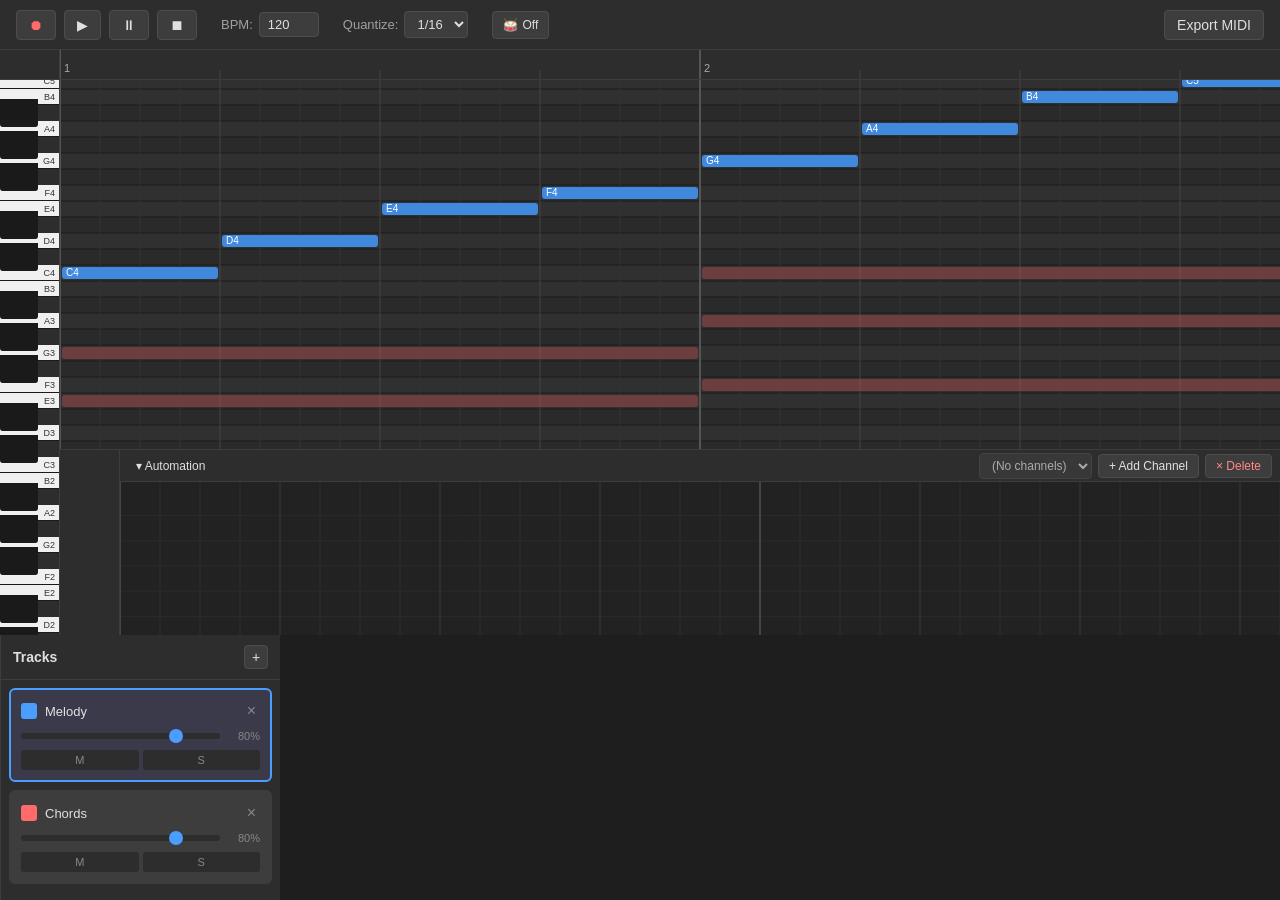
==== index.html @ 2d3d4779 ".4280811238202154:c0600ba6742cdb9975ffe83912f59264_6a22e77b0cb52c9d9c7a0d2f.6a22e7800cb52c9d9c7a0d31" ====
<!DOCTYPE html>
<html lang="en">
<head>
    <meta charset="UTF-8">
    <meta name="viewport" content="width=device-width, initial-scale=1.0">
    <title>MIDI Piano Roll Editor</title>
    <link rel="stylesheet" href="styles.css">
</head>
<body>
    <div class="app-container">
        <div class="toolbar">
            <div class="toolbar-left">
                <button id="recordBtn" class="toolbar-btn record-btn" title="Record (R)">⏺</button>
                <button id="playBtn" class="toolbar-btn" title="Play (Space)">▶</button>
                <button id="pauseBtn" class="toolbar-btn" title="Pause">⏸</button>
                <button id="stopBtn" class="toolbar-btn" title="Stop">⏹</button>
                <div class="bpm-control">
                    <label for="bpmInput">BPM:</label>
                    <input type="number" id="bpmInput" min="40" max="300" value="120">
                </div>
                <div class="quantize-control">
                    <label for="quantizeSelect">Quantize:</label>
                    <select id="quantizeSelect" class="quantize-select">
                        <option value="0">Off</option>
                        <option value="4">1/4</option>
                        <option value="2">1/8</option>
                        <option value="1" selected>1/16</option>
                    </select>
                </div>
                <div class="metronome-control">
                    <button id="metronomeBtn" class="toolbar-btn metronome-btn" title="Metronome">
                        <span class="metronome-icon">🥁</span>
                        <span class="metronome-state">Off</span>
                    </button>
                </div>
            </div>
            <div class="toolbar-right">
                <button id="exportMidiBtn" class="toolbar-btn">Export MIDI</button>
            </div>
        </div>

        <div class="main-content">
            <div class="piano-roll-container">
                <div class="top-spacer"></div>
                <div class="piano-keyboard" id="pianoKeyboard"></div>
                <div class="ruler-container" id="rulerContainer">
                    <canvas id="rulerCanvas"></canvas>
                </div>
                <div class="grid-area">
                    <div class="grid-container" id="gridContainer">
                        <canvas id="gridCanvas"></canvas>
                    </div>
                    <div class="automation-container" id="automationContainer">
                        <div class="automation-spacer"></div>
                        <div class="automation-panel">
                            <div class="automation-toolbar">
                                <button id="toggleAutomationBtn" class="automation-toggle-btn" title="Toggle Automation Panel"><span class="btn-arrow">▾</span> Automation</button>
                                <div class="automation-controls">
                                    <select id="channelSelect" class="channel-select"></select>
                                    <button id="addChannelBtn" class="automation-btn">+ Add Channel</button>
                                    <button id="deleteChannelBtn" class="automation-btn danger">× Delete</button>
                                </div>
                            </div>
                            <div class="automation-canvas-container" id="automationCanvasContainer">
                                <canvas id="automationCanvas"></canvas>
                            </div>
                        </div>
                    </div>
                </div>
            </div>
        </div>

        <div class="track-panel">
            <div class="track-header">
                <span>Tracks</span>
                <button id="addTrackBtn" class="track-btn">+</button>
            </div>
            <div id="trackList" class="track-list"></div>
        </div>
    </div>

    <div id="contextMenu" class="context-menu">
        <div class="menu-item" data-action="velocity">Set Velocity...</div>
        <div class="menu-item" data-action="copy">Copy</div>
        <div class="menu-item" data-action="paste">Paste</div>
        <div class="menu-item" data-action="delete">Delete</div>
    </div>

    <div id="interpolationMenu" class="context-menu">
        <div class="menu-item" data-interpolation="linear">Linear</div>
        <div class="menu-item" data-interpolation="step">Step</div>
        <div class="menu-item" data-interpolation="sCurve">S-Curve</div>
    </div>

    <div id="addChannelDialog" class="dialog">
        <div class="dialog-content">
            <h3>Add Automation Channel</h3>
            <select id="newChannelType" class="channel-type-select">
                <option value="volume">Volume</option>
                <option value="pan">Pan</option>
                <option value="pitchBend">Pitch Bend</option>
                <option value="modulation">Modulation</option>
            </select>
            <div class="dialog-buttons">
                <button id="addChannelOk">OK</button>
                <button id="addChannelCancel">Cancel</button>
            </div>
        </div>
    </div>

    <div id="velocityDialog" class="dialog">
        <div class="dialog-content">
            <h3>Set Velocity</h3>
            <input type="range" id="velocitySlider" min="1" max="127" value="100">
            <span id="velocityValue">100</span>
            <div class="dialog-buttons">
                <button id="velocityOk">OK</button>
                <button id="velocityCancel">Cancel</button>
            </div>
        </div>
    </div>

    <script src="app.js"></script>
</body>
</html>
---- styles.css ----
* {
    margin: 0;
    padding: 0;
    box-sizing: border-box;
}

body {
    font-family: -apple-system, BlinkMacSystemFont, 'Segoe UI', Roboto, sans-serif;
    background-color: #1e1e1e;
    color: #e0e0e0;
    height: 100vh;
    overflow: hidden;
}

.app-container {
    display: flex;
    flex-direction: column;
    height: 100vh;
}

.toolbar {
    display: flex;
    justify-content: space-between;
    align-items: center;
    padding: 8px 16px;
    background-color: #2d2d2d;
    border-bottom: 1px solid #3d3d3d;
    height: 50px;
}

.toolbar-left, .toolbar-right {
    display: flex;
    align-items: center;
    gap: 8px;
}

.toolbar-btn {
    background-color: #3d3d3d;
    color: #e0e0e0;
    border: 1px solid #4d4d4d;
    padding: 6px 12px;
    border-radius: 4px;
    cursor: pointer;
    font-size: 14px;
    transition: background-color 0.2s;
}

.toolbar-btn:hover {
    background-color: #4d4d4d;
}

.toolbar-btn:active {
    background-color: #5d5d5d;
}

.bpm-control {
    display: flex;
    align-items: center;
    gap: 6px;
    margin-left: 16px;
}

.bpm-control label {
    font-size: 13px;
    color: #a0a0a0;
}

.bpm-control input {
    width: 60px;
    padding: 4px 8px;
    background-color: #3d3d3d;
    border: 1px solid #4d4d4d;
    border-radius: 4px;
    color: #e0e0e0;
    font-size: 13px;
}

.quantize-control {
    display: flex;
    align-items: center;
    gap: 6px;
    margin-left: 16px;
}

.quantize-control label {
    font-size: 13px;
    color: #a0a0a0;
}

.quantize-select {
    background-color: #3d3d3d;
    color: #e0e0e0;
    border: 1px solid #4d4d4d;
    padding: 4px 8px;
    border-radius: 4px;
    font-size: 13px;
    cursor: pointer;
}

.quantize-select:focus {
    outline: none;
    border-color: #4a9eff;
}

.metronome-control {
    margin-left: 16px;
}

.metronome-btn {
    display: flex;
    align-items: center;
    gap: 4px;
    padding: 6px 10px;
}

.metronome-btn.active {
    background-color: #4a9eff;
    border-color: #4a9eff;
}

.metronome-icon {
    font-size: 12px;
}

.metronome-state {
    font-size: 12px;
}

.record-btn {
    color: #ff6b6b;
}

.record-btn.active {
    background-color: #ff4444;
    color: #fff;
    border-color: #ff4444;
    animation: recordPulse 1s infinite;
}

@keyframes recordPulse {
    0%, 100% {
        box-shadow: 0 0 0 0 rgba(255, 68, 68, 0.7);
    }
    50% {
        box-shadow: 0 0 0 6px rgba(255, 68, 68, 0);
    }
}

.main-content {
    flex: 1;
    display: flex;
    overflow: hidden;
}

.piano-roll-container {
    flex: 1;
    display: grid;
    grid-template-columns: 60px 1fr;
    grid-template-rows: 30px 1fr;
    grid-template-areas:
        "spacer ruler"
        "keyboard grid";
    overflow: hidden;
}

.grid-area {
    grid-area: grid;
    display: flex;
    flex-direction: column;
    overflow: hidden;
    position: relative;
}

.top-spacer {
    grid-area: spacer;
    background-color: #2d2d2d;
    border-right: 1px solid #3d3d3d;
    border-bottom: 1px solid #3d3d3d;
}

.piano-keyboard {
    grid-area: keyboard;
    background-color: #2d2d2d;
    border-right: 1px solid #3d3d3d;
    overflow: hidden;
    position: relative;
}

.piano-key {
    position: absolute;
    left: 0;
    right: 0;
    border-bottom: 1px solid #1a1a1a;
    cursor: pointer;
    display: flex;
    align-items: center;
    justify-content: flex-end;
    padding-right: 4px;
    font-size: 9px;
    transition: background-color 0.1s;
}

.piano-key.white {
    background-color: #f0f0f0;
    color: #333;
    z-index: 1;
}

.piano-key.black {
    background-color: #1a1a1a;
    color: #888;
    width: 65%;
    z-index: 2;
    border-radius: 0 0 3px 3px;
}

.piano-key.white:hover {
    background-color: #e0e0e0;
}

.piano-key.black:hover {
    background-color: #2a2a2a;
}

.piano-key.white.active {
    background-color: #4a9eff;
}

.piano-key.black.active {
    background-color: #2a7edf;
}

.piano-key.white.recording-active {
    background-color: #ff6b6b !important;
    color: #fff;
}

.piano-key.black.recording-active {
    background-color: #cc4444 !important;
}

.ruler-container {
    grid-area: ruler;
    background-color: #2d2d2d;
    border-bottom: 1px solid #3d3d3d;
    overflow: hidden;
    position: relative;
}

#rulerCanvas {
    display: block;
    cursor: pointer;
}

.grid-container {
    flex: 2;
    overflow: auto;
    background-color: #252525;
    position: relative;
}

#gridCanvas {
    display: block;
    cursor: crosshair;
}

.automation-container {
    flex: 1;
    display: flex;
    flex-direction: row;
    min-height: 0;
    border-top: 1px solid #3d3d3d;
    background-color: #252525;
    overflow: hidden;
}

.automation-container.collapsed {
    flex: 0 0 32px;
}

.automation-spacer {
    width: 60px;
    background-color: #2d2d2d;
    border-right: 1px solid #3d3d3d;
    flex-shrink: 0;
}

.automation-panel {
    flex: 1;
    display: flex;
    flex-direction: column;
    min-width: 0;
    overflow: hidden;
}

.automation-toolbar {
    display: flex;
    align-items: center;
    justify-content: space-between;
    padding: 4px 8px;
    background-color: #2d2d2d;
    border-bottom: 1px solid #3d3d3d;
    height: 32px;
    flex-shrink: 0;
}

.automation-toggle-btn {
    background: none;
    border: none;
    color: #e0e0e0;
    cursor: pointer;
    font-size: 12px;
    padding: 4px 8px;
    border-radius: 3px;
    transition: background-color 0.2s;
}

.automation-toggle-btn:hover {
    background-color: #3d3d3d;
}

.automation-toggle-btn.collapsed .btn-arrow {
    transform: rotate(-90deg);
    display: inline-block;
}

.automation-controls {
    display: flex;
    align-items: center;
    gap: 6px;
}

.channel-select {
    background-color: #3d3d3d;
    color: #e0e0e0;
    border: 1px solid #4d4d4d;
    padding: 4px 8px;
    border-radius: 4px;
    font-size: 12px;
    cursor: pointer;
    max-width: 200px;
}

.channel-select:focus {
    outline: none;
    border-color: #4a9eff;
}

.channel-type-select {
    width: 100%;
    background-color: #3d3d3d;
    color: #e0e0e0;
    border: 1px solid #4d4d4d;
    padding: 8px 12px;
    border-radius: 4px;
    font-size: 14px;
    cursor: pointer;
    margin: 12px 0;
}

.automation-btn {
    background-color: #3d3d3d;
    color: #e0e0e0;
    border: 1px solid #4d4d4d;
    padding: 4px 10px;
    border-radius: 4px;
    cursor: pointer;
    font-size: 12px;
    transition: background-color 0.2s;
}

.automation-btn:hover {
    background-color: #4d4d4d;
}

.automation-btn.danger {
    color: #ff8888;
}

.automation-btn.danger:hover {
    background-color: #4a3030;
}

.automation-canvas-container {
    flex: 1;
    overflow: hidden;
    position: relative;
    background-color: #222;
}

.automation-container.collapsed .automation-canvas-container {
    display: none;
}

#automationCanvas {
    display: block;
    cursor: crosshair;
}

.track-panel {
    width: 280px;
    background-color: #2d2d2d;
    border-left: 1px solid #3d3d3d;
    display: flex;
    flex-direction: column;
}

.track-header {
    display: flex;
    justify-content: space-between;
    align-items: center;
    padding: 10px 12px;
    border-bottom: 1px solid #3d3d3d;
    font-weight: 600;
    font-size: 14px;
}

.track-btn {
    background-color: #3d3d3d;
    color: #e0e0e0;
    border: 1px solid #4d4d4d;
    width: 24px;
    height: 24px;
    border-radius: 4px;
    cursor: pointer;
    font-size: 14px;
    display: flex;
    align-items: center;
    justify-content: center;
}

.track-btn:hover {
    background-color: #4d4d4d;
}

.track-list {
    flex: 1;
    overflow-y: auto;
    padding: 8px;
}

.track-item {
    display: flex;
    flex-direction: column;
    padding: 10px;
    margin-bottom: 8px;
    background-color: #3d3d3d;
    border-radius: 6px;
    border: 2px solid transparent;
    cursor: pointer;
    transition: all 0.2s;
}

.track-item:hover {
    background-color: #454545;
}

.track-item.active {
    border-color: #4a9eff;
    background-color: #3a3a4a;
}

.track-top {
    display: flex;
    align-items: center;
    gap: 8px;
    margin-bottom: 8px;
}

.track-color {
    width: 16px;
    height: 16px;
    border-radius: 3px;
    flex-shrink: 0;
}

.track-name {
    flex: 1;
    font-size: 13px;
    font-weight: 500;
    overflow: hidden;
    text-overflow: ellipsis;
    white-space: nowrap;
}

.track-delete {
    background: none;
    border: none;
    color: #888;
    cursor: pointer;
    font-size: 16px;
    padding: 2px 4px;
    border-radius: 3px;
}

.track-delete:hover {
    color: #ff6b6b;
    background-color: rgba(255, 107, 107, 0.1);
}

.track-controls {
    display: flex;
    align-items: center;
    gap: 8px;
}

.track-volume {
    flex: 1;
    height: 6px;
    -webkit-appearance: none;
    appearance: none;
    background: #2d2d2d;
    border-radius: 3px;
    outline: none;
}

.track-volume::-webkit-slider-thumb {
    -webkit-appearance: none;
    appearance: none;
    width: 14px;
    height: 14px;
    border-radius: 50%;
    background: #4a9eff;
    cursor: pointer;
}

.track-volume-label {
    font-size: 11px;
    color: #888;
    min-width: 32px;
    text-align: right;
}

.track-buttons {
    display: flex;
    gap: 4px;
    margin-top: 8px;
}

.track-mute, .track-solo {
    flex: 1;
    padding: 4px 8px;
    font-size: 11px;
    border: none;
    border-radius: 3px;
    cursor: pointer;
    background-color: #2d2d2d;
    color: #888;
    transition: all 0.2s;
}

.track-mute.active {
    background-color: #ff6b6b;
    color: white;
}

.track-solo.active {
    background-color: #ffd93d;
    color: #333;
}

.track-mute:hover, .track-solo:hover {
    background-color: #3d3d3d;
}

.context-menu {
    position: fixed;
    background-color: #3d3d3d;
    border: 1px solid #4d4d4d;
    border-radius: 6px;
    padding: 4px 0;
    min-width: 150px;
    box-shadow: 0 4px 12px rgba(0, 0, 0, 0.4);
    z-index: 1000;
    display: none;
}

.menu-item {
    padding: 8px 16px;
    font-size: 13px;
    cursor: pointer;
    transition: background-color 0.15s;
}

.menu-item:hover {
    background-color: #4a9eff;
}

.dialog {
    position: fixed;
    top: 0;
    left: 0;
    right: 0;
    bottom: 0;
    background-color: rgba(0, 0, 0, 0.5);
    display: none;
    align-items: center;
    justify-content: center;
    z-index: 2000;
}

.dialog.show {
    display: flex;
}

.dialog-content {
    background-color: #3d3d3d;
    border: 1px solid #4d4d4d;
    border-radius: 8px;
    padding: 20px;
    min-width: 300px;
}

.dialog-content h3 {
    margin-bottom: 16px;
    font-size: 16px;
}

.dialog-content input[type="range"] {
    width: 100%;
    margin: 12px 0;
}

#velocityValue {
    display: inline-block;
    width: 40px;
    text-align: center;
    font-weight: 600;
}

.dialog-buttons {
    display: flex;
    justify-content: flex-end;
    gap: 8px;
    margin-top: 16px;
}

.dialog-buttons button {
    padding: 6px 16px;
    border: none;
    border-radius: 4px;
    cursor: pointer;
    font-size: 13px;
}

#velocityOk {
    background-color: #4a9eff;
    color: white;
}

#velocityCancel {
    background-color: #5d5d5d;
    color: #e0e0e0;
}

#velocityOk:hover {
    background-color: #3a8eef;
}

#velocityCancel:hover {
    background-color: #6d6d6d;
}

::-webkit-scrollbar {
    width: 12px;
    height: 12px;
}

::-webkit-scrollbar-track {
    background: #252525;
}

::-webkit-scrollbar-thumb {
    background: #4d4d4d;
    border-radius: 6px;
}

::-webkit-scrollbar-thumb:hover {
    background: #5d5d5d;
}
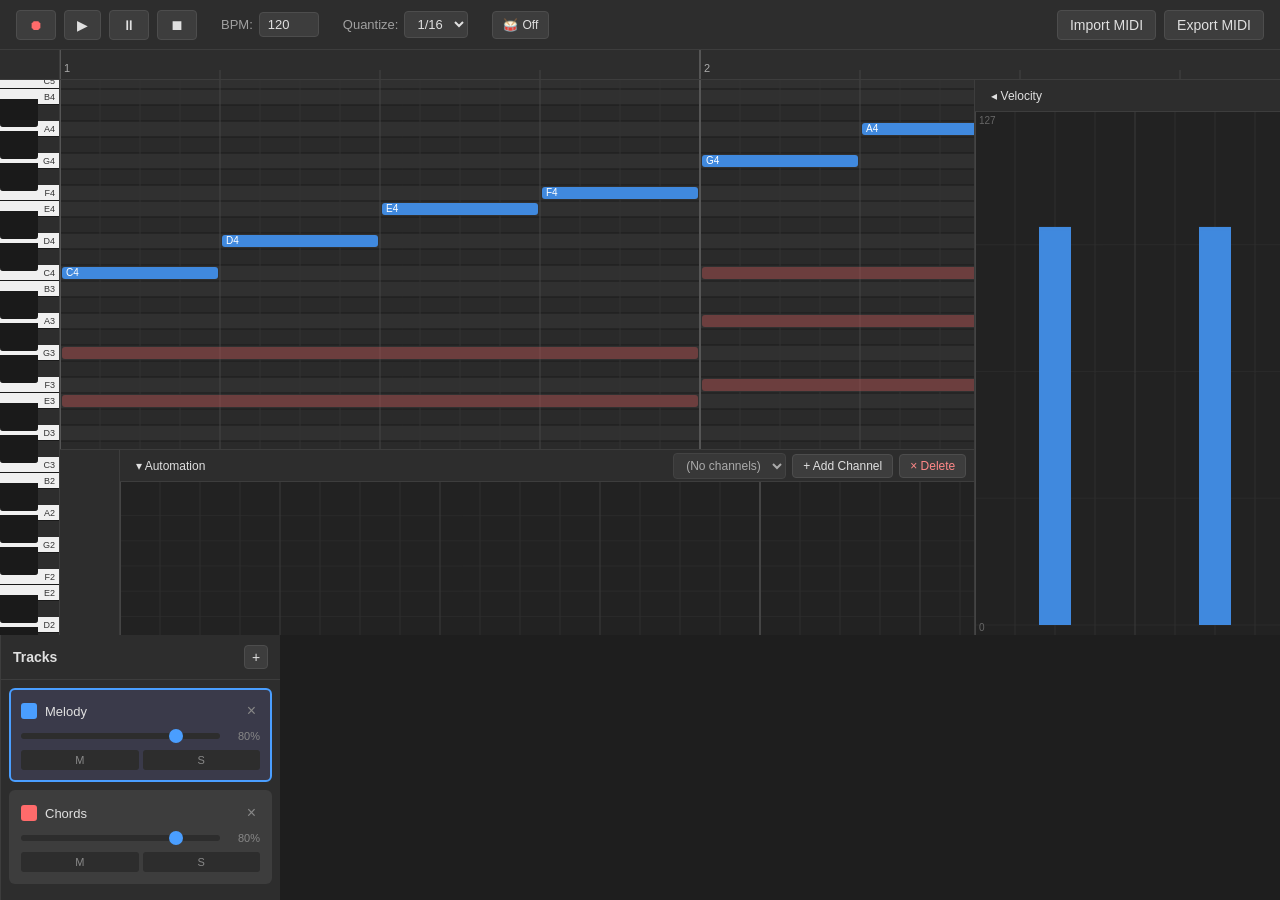
==== commit cfb639d6: ".4280811238202154:d27dd6d07513f677cfe56b010c782d3f_6a23ada97bb8564e6d3622a2.6a23adab7bb8564e6d3622a7" ====
--- a/index.html
+++ b/index.html
@@ -35,6 +35,7 @@
                 </div>
             </div>
             <div class="toolbar-right">
+                <button id="importMidiBtn" class="toolbar-btn">Import MIDI</button>
                 <button id="exportMidiBtn" class="toolbar-btn">Export MIDI</button>
             </div>
         </div>
@@ -47,23 +48,33 @@
                     <canvas id="rulerCanvas"></canvas>
                 </div>
                 <div class="grid-area">
-                    <div class="grid-container" id="gridContainer">
-                        <canvas id="gridCanvas"></canvas>
-                    </div>
-                    <div class="automation-container" id="automationContainer">
-                        <div class="automation-spacer"></div>
-                        <div class="automation-panel">
-                            <div class="automation-toolbar">
-                                <button id="toggleAutomationBtn" class="automation-toggle-btn" title="Toggle Automation Panel"><span class="btn-arrow">▾</span> Automation</button>
-                                <div class="automation-controls">
-                                    <select id="channelSelect" class="channel-select"></select>
-                                    <button id="addChannelBtn" class="automation-btn">+ Add Channel</button>
-                                    <button id="deleteChannelBtn" class="automation-btn danger">× Delete</button>
+                    <div class="grid-main-area">
+                        <div class="grid-container" id="gridContainer">
+                            <canvas id="gridCanvas"></canvas>
+                        </div>
+                        <div class="automation-container" id="automationContainer">
+                            <div class="automation-spacer"></div>
+                            <div class="automation-panel">
+                                <div class="automation-toolbar">
+                                    <button id="toggleAutomationBtn" class="automation-toggle-btn" title="Toggle Automation Panel"><span class="btn-arrow">▾</span> Automation</button>
+                                    <div class="automation-controls">
+                                        <select id="channelSelect" class="channel-select"></select>
+                                        <button id="addChannelBtn" class="automation-btn">+ Add Channel</button>
+                                        <button id="deleteChannelBtn" class="automation-btn danger">× Delete</button>
+                                    </div>
+                                </div>
+                                <div class="automation-canvas-container" id="automationCanvasContainer">
+                                    <canvas id="automationCanvas"></canvas>
                                 </div>
                             </div>
-                            <div class="automation-canvas-container" id="automationCanvasContainer">
-                                <canvas id="automationCanvas"></canvas>
-                            </div>
+                        </div>
+                    </div>
+                    <div class="velocity-panel" id="velocityPanel">
+                        <div class="velocity-toolbar">
+                            <button id="toggleVelocityBtn" class="automation-toggle-btn" title="Toggle Velocity Panel"><span class="btn-arrow">◂</span> Velocity</button>
+                        </div>
+                        <div class="velocity-canvas-container" id="velocityCanvasContainer">
+                            <canvas id="velocityCanvas"></canvas>
                         </div>
                     </div>
                 </div>
@@ -120,6 +131,19 @@
         </div>
     </div>
 
+    <div id="importMidiDialog" class="dialog">
+        <div class="dialog-content">
+            <h3>Import MIDI File</h3>
+            <p id="importMidiMessage">This will replace all current tracks and notes. Continue?</p>
+            <div class="dialog-buttons">
+                <button id="importMidiOk">Import</button>
+                <button id="importMidiCancel">Cancel</button>
+            </div>
+        </div>
+    </div>
+
+    <input type="file" id="midiFileInput" accept=".mid,.midi" style="display:none">
+
     <script src="app.js"></script>
 </body>
 </html>
--- a/styles.css
+++ b/styles.css
@@ -166,9 +166,62 @@
 .grid-area {
     grid-area: grid;
     display: flex;
+    flex-direction: row;
+    overflow: hidden;
+    position: relative;
+}
+
+.grid-main-area {
+    flex: 3;
+    display: flex;
     flex-direction: column;
     overflow: hidden;
+    min-width: 0;
+}
+
+.velocity-panel {
+    flex: 1;
+    display: flex;
+    flex-direction: column;
+    overflow: hidden;
+    background-color: #252525;
+    border-left: 1px solid #3d3d3d;
+    min-width: 0;
+}
+
+.velocity-panel.collapsed {
+    flex: 0 0 32px;
+}
+
+.velocity-toolbar {
+    display: flex;
+    align-items: center;
+    padding: 4px 8px;
+    background-color: #2d2d2d;
+    border-bottom: 1px solid #3d3d3d;
+    height: 32px;
+    flex-shrink: 0;
+}
+
+.velocity-panel.collapsed .velocity-toolbar .btn-arrow {
+    transform: rotate(180deg);
+    display: inline-block;
+}
+
+.velocity-canvas-container {
+    flex: 1;
+    overflow: hidden;
     position: relative;
+    background-color: #222;
+}
+
+.velocity-panel.collapsed .velocity-canvas-container {
+    display: none;
+}
+
+#velocityCanvas {
+    display: block;
+    cursor: crosshair;
 }
 
 .top-spacer {
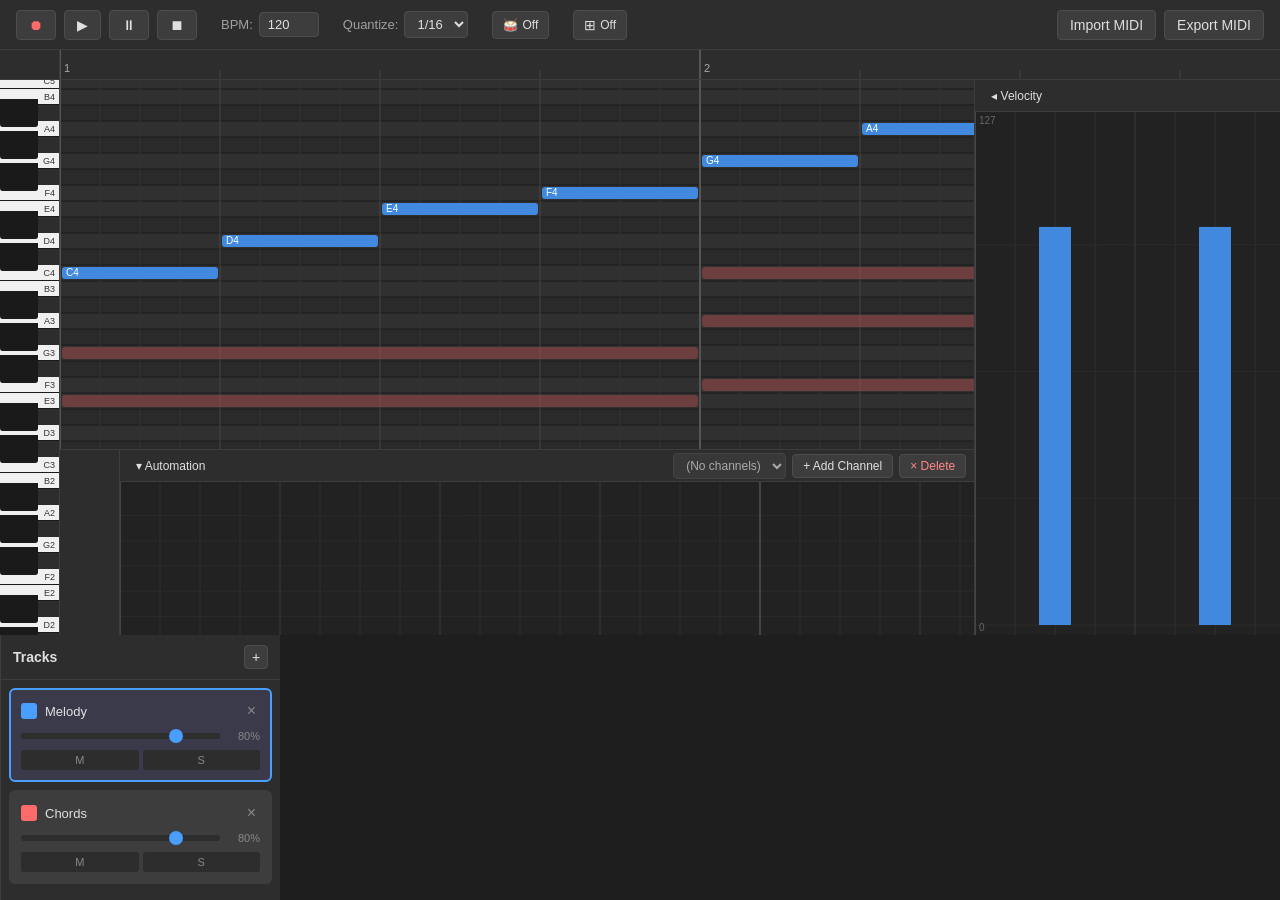
==== commit 86189d0f: ".4280811238202154:1c8c07a12f9e7f93e70de0683eb020f1_6a23c0c47bb8564e6d362998.6a23c0c67bb8564e6d36299a" ====
--- a/index.html
+++ b/index.html
@@ -31,6 +31,12 @@
                     <button id="metronomeBtn" class="toolbar-btn metronome-btn" title="Metronome">
                         <span class="metronome-icon">🥁</span>
                         <span class="metronome-state">Off</span>
+                    </button>
+                </div>
+                <div class="snap-control">
+                    <button id="snapBtn" class="toolbar-btn snap-btn" title="Snap to Grid">
+                        <span class="snap-icon">⊞</span>
+                        <span class="snap-state">Off</span>
                     </button>
                 </div>
             </div>
--- a/styles.css
+++ b/styles.css
@@ -123,6 +123,31 @@
 }
 
 .metronome-state {
+    font-size: 12px;
+}
+
+.snap-control {
+    margin-left: 16px;
+}
+
+.snap-btn {
+    display: flex;
+    align-items: center;
+    gap: 4px;
+    padding: 6px 10px;
+}
+
+.snap-btn.active {
+    background-color: #6bcb77;
+    border-color: #6bcb77;
+    color: #fff;
+}
+
+.snap-icon {
+    font-size: 14px;
+}
+
+.snap-state {
     font-size: 12px;
 }
 
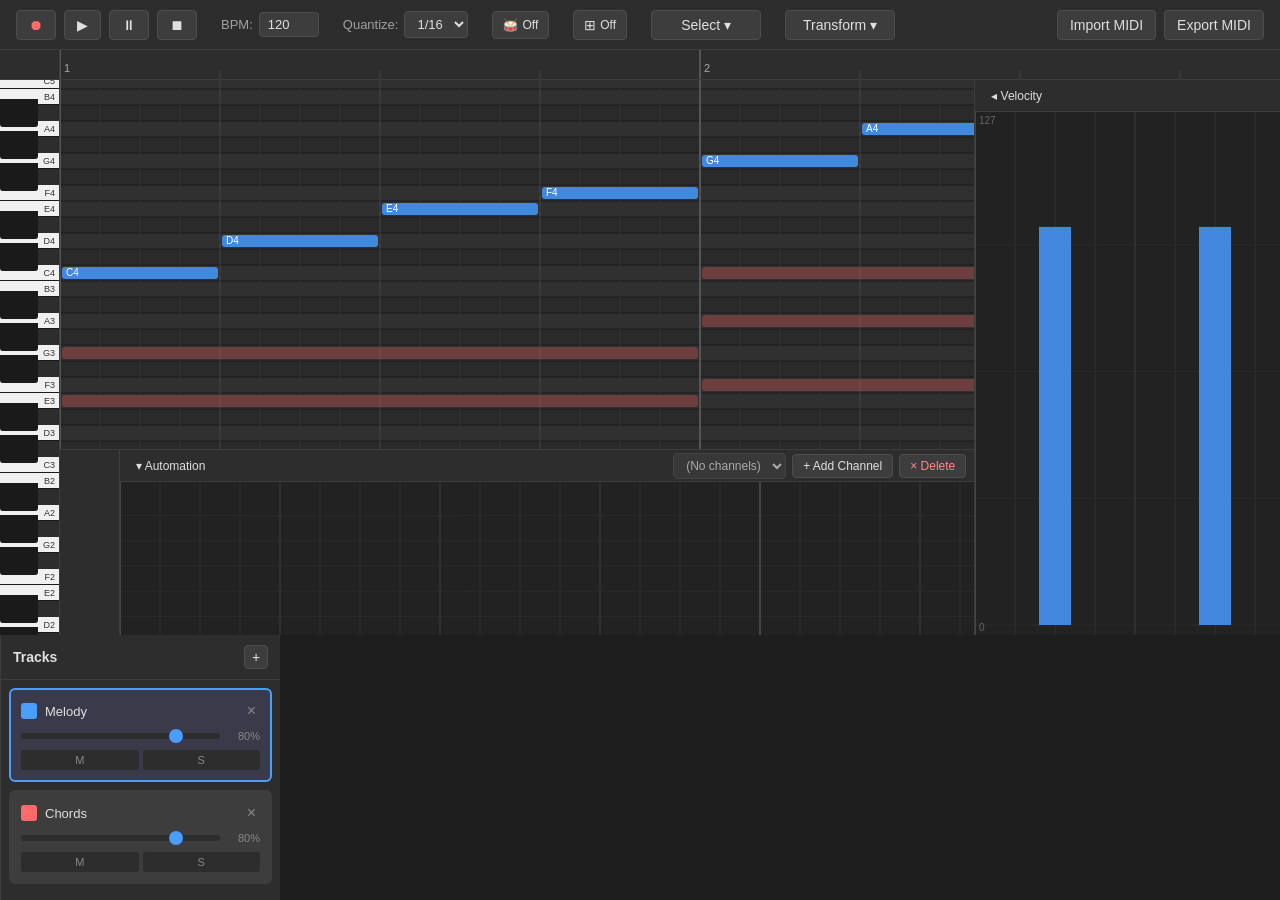
==== commit 58e34d11: ".4280811238202154:146610ce9a232b6748ff8d3c85009727_6a23cbd17bb8564e6d362c6f.6a23cbd27bb8564e6d362c71" ====
--- a/index.html
+++ b/index.html
@@ -39,6 +39,27 @@
                         <span class="snap-state">Off</span>
                     </button>
                 </div>
+                <div class="dropdown-control">
+                    <button id="selectBtn" class="toolbar-btn dropdown-btn">
+                        Select ▾
+                    </button>
+                    <div id="selectMenu" class="dropdown-menu">
+                        <div class="menu-item" data-select="all">All</div>
+                        <div class="menu-item" data-select="bypitch">By Pitch...</div>
+                        <div class="menu-item" data-select="byvelocity">By Velocity Range...</div>
+                        <div class="menu-item" data-select="invert">Invert</div>
+                    </div>
+                </div>
+                <div class="dropdown-control">
+                    <button id="transformBtn" class="toolbar-btn dropdown-btn">
+                        Transform ▾
+                    </button>
+                    <div id="transformMenu" class="dropdown-menu">
+                        <div class="menu-item" data-transform="transpose">Transpose...</div>
+                        <div class="menu-item" data-transform="timeshift">Time Shift...</div>
+                        <div class="menu-item" data-transform="humanize">Humanize</div>
+                    </div>
+                </div>
             </div>
             <div class="toolbar-right">
                 <button id="importMidiBtn" class="toolbar-btn">Import MIDI</button>
@@ -148,6 +169,73 @@
         </div>
     </div>
 
+    <div id="pitchSelectDialog" class="dialog">
+        <div class="dialog-content pitch-select-dialog">
+            <h3>Select by Pitch</h3>
+            <div class="pitch-select-grid" id="pitchSelectGrid"></div>
+            <div class="dialog-buttons">
+                <button id="pitchSelectAllBtn">Select All</button>
+                <button id="pitchSelectNoneBtn">Select None</button>
+                <button id="pitchSelectOk">OK</button>
+                <button id="pitchSelectCancel">Cancel</button>
+            </div>
+        </div>
+    </div>
+
+    <div id="velocityRangeDialog" class="dialog">
+        <div class="dialog-content">
+            <h3>Select by Velocity Range</h3>
+            <div class="range-inputs">
+                <div class="range-input">
+                    <label for="velocityMin">Min:</label>
+                    <input type="number" id="velocityMin" min="1" max="127" value="1">
+                </div>
+                <div class="range-input">
+                    <label for="velocityMax">Max:</label>
+                    <input type="number" id="velocityMax" min="1" max="127" value="127">
+                </div>
+            </div>
+            <div class="dialog-buttons">
+                <button id="velocityRangeOk">OK</button>
+                <button id="velocityRangeCancel">Cancel</button>
+            </div>
+        </div>
+    </div>
+
+    <div id="transposeDialog" class="dialog">
+        <div class="dialog-content">
+            <h3>Transpose Notes</h3>
+            <div class="range-inputs">
+                <div class="range-input">
+                    <label for="transposeAmount">Semitones:</label>
+                    <input type="number" id="transposeAmount" value="0">
+                </div>
+            </div>
+            <p class="dialog-hint">Positive: up, Negative: down</p>
+            <div class="dialog-buttons">
+                <button id="transposeOk">OK</button>
+                <button id="transposeCancel">Cancel</button>
+            </div>
+        </div>
+    </div>
+
+    <div id="timeShiftDialog" class="dialog">
+        <div class="dialog-content">
+            <h3>Time Shift Notes</h3>
+            <div class="range-inputs">
+                <div class="range-input">
+                    <label for="timeShiftAmount">Ticks:</label>
+                    <input type="number" id="timeShiftAmount" value="0">
+                </div>
+            </div>
+            <p class="dialog-hint">Positive: later, Negative: earlier (cannot go below 0)</p>
+            <div class="dialog-buttons">
+                <button id="timeShiftOk">OK</button>
+                <button id="timeShiftCancel">Cancel</button>
+            </div>
+        </div>
+    </div>
+
     <input type="file" id="midiFileInput" accept=".mid,.midi" style="display:none">
 
     <script src="app.js"></script>
--- a/styles.css
+++ b/styles.css
@@ -756,3 +756,165 @@
 ::-webkit-scrollbar-thumb:hover {
     background: #5d5d5d;
 }
+
+.dropdown-control {
+    position: relative;
+    margin-left: 16px;
+}
+
+.dropdown-btn {
+    min-width: 110px;
+}
+
+.dropdown-menu {
+    position: absolute;
+    top: calc(100% + 4px);
+    left: 0;
+    background-color: #3d3d3d;
+    border: 1px solid #4d4d4d;
+    border-radius: 6px;
+    padding: 4px 0;
+    min-width: 180px;
+    box-shadow: 0 4px 12px rgba(0, 0, 0, 0.4);
+    z-index: 1000;
+    display: none;
+}
+
+.dropdown-menu.show {
+    display: block;
+}
+
+.range-inputs {
+    display: flex;
+    gap: 16px;
+    margin: 12px 0;
+}
+
+.range-input {
+    display: flex;
+    align-items: center;
+    gap: 8px;
+    flex: 1;
+}
+
+.range-input label {
+    font-size: 13px;
+    color: #a0a0a0;
+    min-width: 60px;
+}
+
+.range-input input {
+    flex: 1;
+    padding: 6px 8px;
+    background-color: #2d2d2d;
+    border: 1px solid #4d4d4d;
+    border-radius: 4px;
+    color: #e0e0e0;
+    font-size: 13px;
+}
+
+.range-input input:focus {
+    outline: none;
+    border-color: #4a9eff;
+}
+
+.dialog-hint {
+    font-size: 12px;
+    color: #888;
+    margin-bottom: 8px;
+}
+
+.dialog-buttons button {
+    padding: 6px 16px;
+    border: none;
+    border-radius: 4px;
+    cursor: pointer;
+    font-size: 13px;
+    background-color: #5d5d5d;
+    color: #e0e0e0;
+}
+
+.dialog-buttons button:hover {
+    background-color: #6d6d6d;
+}
+
+.dialog-buttons button:last-child,
+#pitchSelectOk, #velocityRangeOk, #transposeOk, #timeShiftOk {
+    background-color: #4a9eff;
+    color: white;
+}
+
+.dialog-buttons button:last-child:hover,
+#pitchSelectOk:hover, #velocityRangeOk:hover, #transposeOk:hover, #timeShiftOk:hover {
+    background-color: #3a8eef;
+}
+
+.pitch-select-dialog {
+    min-width: 500px;
+    max-width: 600px;
+}
+
+.pitch-select-grid {
+    display: grid;
+    grid-template-columns: repeat(12, 1fr);
+    gap: 4px;
+    max-height: 300px;
+    overflow-y: auto;
+    margin: 12px 0;
+    padding: 8px;
+    background-color: #2d2d2d;
+    border-radius: 4px;
+}
+
+.pitch-checkbox {
+    display: flex;
+    align-items: center;
+    justify-content: center;
+    padding: 6px 4px;
+    background-color: #3d3d3d;
+    border: 1px solid #4d4d4d;
+    border-radius: 4px;
+    cursor: pointer;
+    font-size: 11px;
+    transition: all 0.15s;
+    user-select: none;
+}
+
+.pitch-checkbox:hover {
+    background-color: #4d4d4d;
+}
+
+.pitch-checkbox.black-key {
+    background-color: #2a2a2a;
+    color: #888;
+}
+
+.pitch-checkbox.black-key:hover {
+    background-color: #3a3a3a;
+}
+
+.pitch-checkbox.checked {
+    background-color: #4a9eff;
+    color: white;
+    border-color: #4a9eff;
+}
+
+.pitch-checkbox.black-key.checked {
+    background-color: #2a7edf;
+    border-color: #2a7edf;
+    color: white;
+}
+
+.pitch-checkbox input {
+    margin-right: 4px;
+}
+
+.dialog-buttons #pitchSelectAllBtn,
+.dialog-buttons #pitchSelectNoneBtn {
+    background-color: #3d3d3d;
+}
+
+.dialog-buttons #pitchSelectAllBtn:hover,
+.dialog-buttons #pitchSelectNoneBtn:hover {
+    background-color: #4d4d4d;
+}
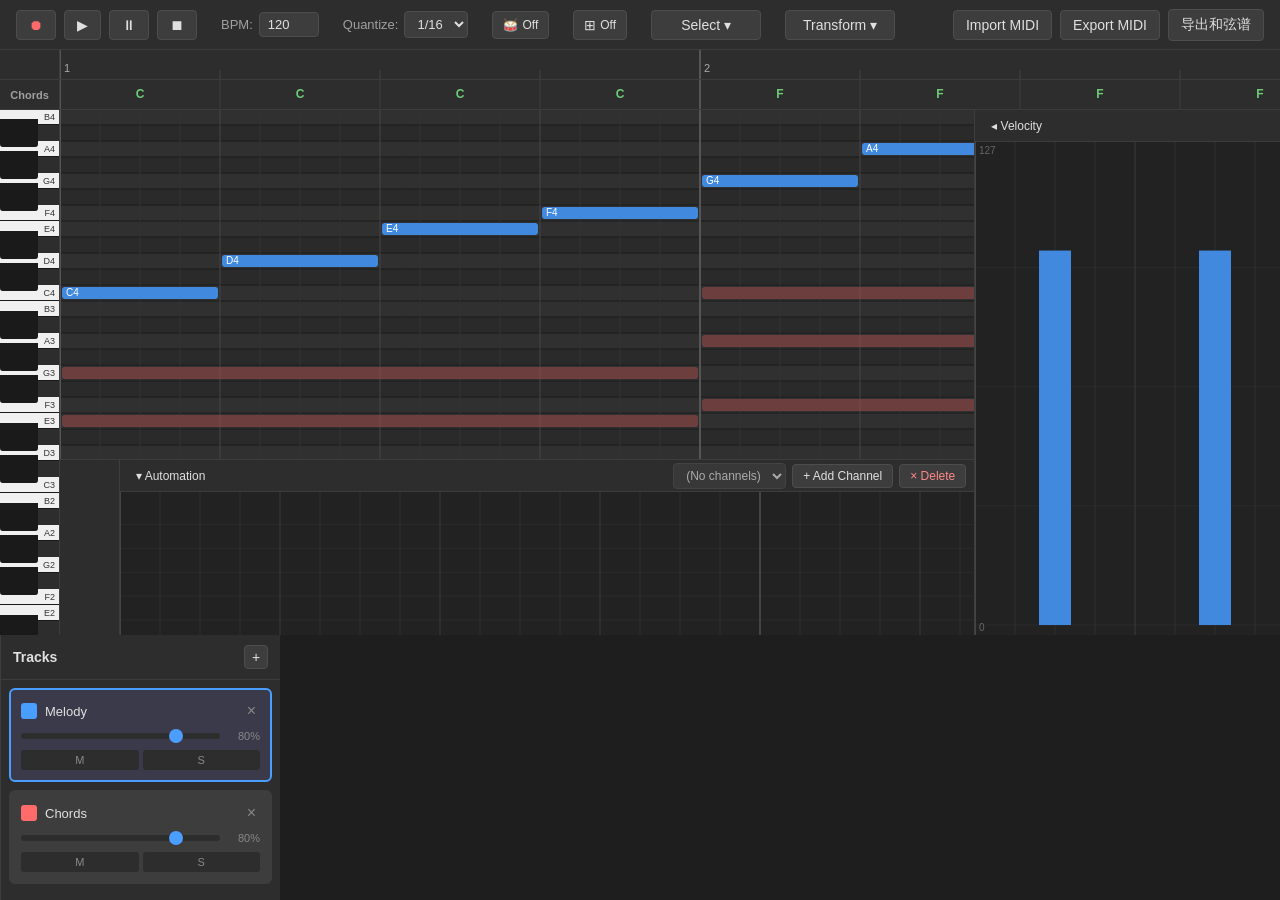
==== commit ece1b0ce: ".4280811238202154:9b77b69b3bf899586040d9762fbc15b1_6a24106b7bb8564e6d363a74.6a2410717bb8564e6d363a79" ====
--- a/index.html
+++ b/index.html
@@ -64,15 +64,20 @@
             <div class="toolbar-right">
                 <button id="importMidiBtn" class="toolbar-btn">Import MIDI</button>
                 <button id="exportMidiBtn" class="toolbar-btn">Export MIDI</button>
+                <button id="exportChordBtn" class="toolbar-btn">导出和弦谱</button>
             </div>
         </div>
 
         <div class="main-content">
             <div class="piano-roll-container">
                 <div class="top-spacer"></div>
+                <div class="chord-label-spacer">Chords</div>
                 <div class="piano-keyboard" id="pianoKeyboard"></div>
                 <div class="ruler-container" id="rulerContainer">
                     <canvas id="rulerCanvas"></canvas>
+                </div>
+                <div class="chord-track-container" id="chordTrackContainer">
+                    <canvas id="chordTrackCanvas"></canvas>
                 </div>
                 <div class="grid-area">
                     <div class="grid-main-area">
--- a/styles.css
+++ b/styles.css
@@ -181,11 +181,38 @@
     flex: 1;
     display: grid;
     grid-template-columns: 60px 1fr;
-    grid-template-rows: 30px 1fr;
+    grid-template-rows: 30px 30px 1fr;
     grid-template-areas:
         "spacer ruler"
+        "chord-label chord-track"
         "keyboard grid";
     overflow: hidden;
+}
+
+.chord-label-spacer {
+    grid-area: chord-label;
+    background-color: #2d2d2d;
+    border-right: 1px solid #3d3d3d;
+    border-bottom: 1px solid #3d3d3d;
+    display: flex;
+    align-items: center;
+    justify-content: center;
+    font-size: 11px;
+    font-weight: 600;
+    color: #a0a0a0;
+}
+
+.chord-track-container {
+    grid-area: chord-track;
+    background-color: #2d2d2d;
+    border-bottom: 1px solid #3d3d3d;
+    overflow: hidden;
+    position: relative;
+    cursor: pointer;
+}
+
+#chordTrackCanvas {
+    display: block;
 }
 
 .grid-area {
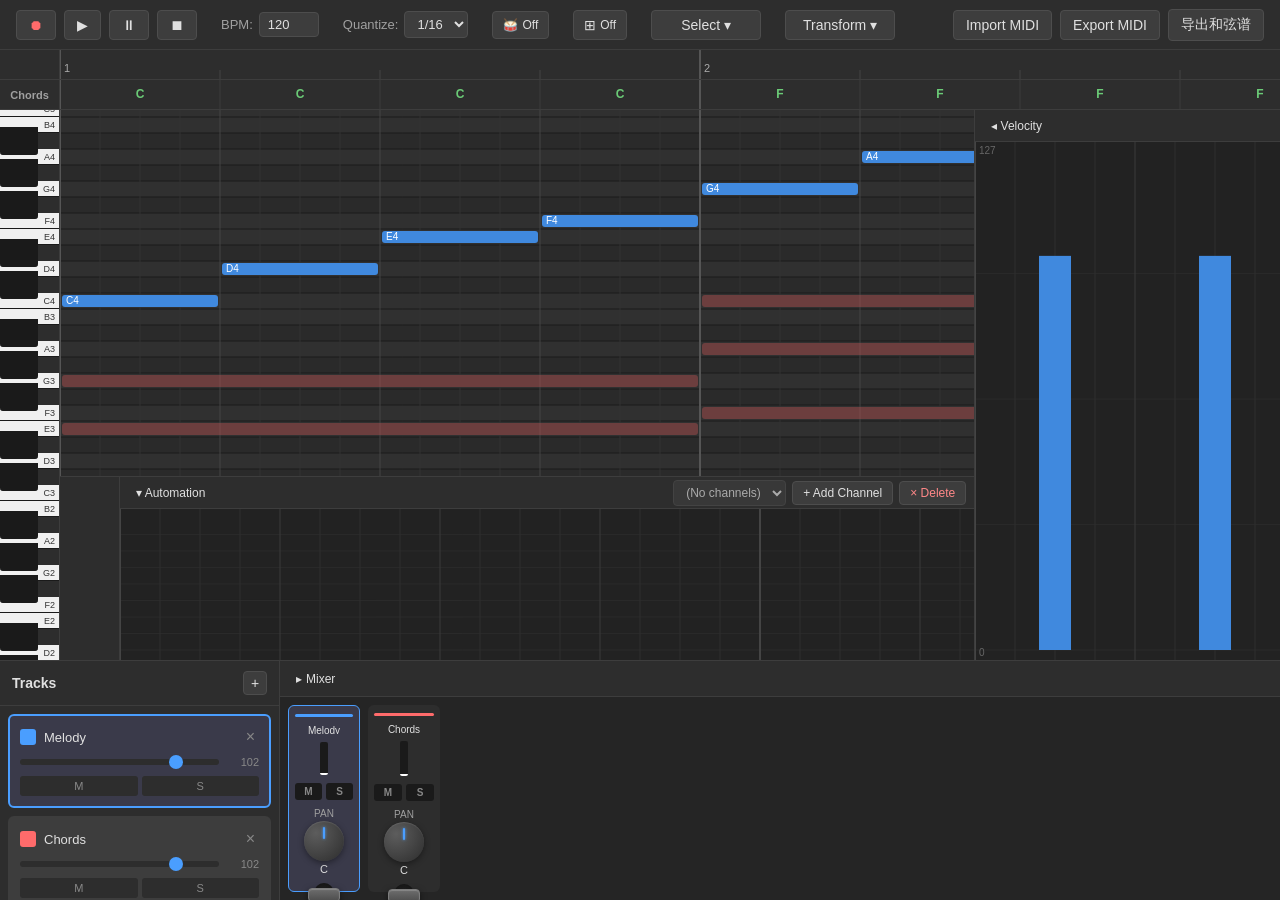
==== commit a617fecc: ".4280811238202154:165dff174ade3505387c55b7b48bca31_6a24c9367bb8564e6d365119.6a24d0337bb8564e6d3653ed" ====
--- a/index.html
+++ b/index.html
@@ -113,12 +113,23 @@
             </div>
         </div>
 
-        <div class="track-panel">
-            <div class="track-header">
-                <span>Tracks</span>
-                <button id="addTrackBtn" class="track-btn">+</button>
-            </div>
-            <div id="trackList" class="track-list"></div>
+        <div class="bottom-panel">
+            <div class="track-panel">
+                <div class="track-header">
+                    <span>Tracks</span>
+                    <button id="addTrackBtn" class="track-btn">+</button>
+                </div>
+                <div id="trackList" class="track-list"></div>
+            </div>
+            <div class="mixer-panel" id="mixerPanel">
+                <div class="mixer-header">
+                    <button id="mixerToggleBtn" class="mixer-toggle-btn" title="Toggle Mixer">
+                        <span class="btn-arrow">▸</span> Mixer
+                    </button>
+                    <div class="mixer-resizer" id="mixerResizer"></div>
+                </div>
+                <div class="mixer-channels" id="mixerChannels"></div>
+            </div>
         </div>
     </div>
 
--- a/styles.css
+++ b/styles.css
@@ -502,12 +502,323 @@
     cursor: crosshair;
 }
 
+.bottom-panel {
+    display: flex;
+    flex-direction: row;
+    height: 240px;
+    background-color: #2d2d2d;
+    border-top: 1px solid #3d3d3d;
+    overflow: hidden;
+}
+
 .track-panel {
     width: 280px;
     background-color: #2d2d2d;
-    border-left: 1px solid #3d3d3d;
+    border-right: 1px solid #3d3d3d;
     display: flex;
     flex-direction: column;
+    flex-shrink: 0;
+}
+
+.mixer-panel {
+    flex: 1;
+    display: flex;
+    flex-direction: column;
+    background-color: #252525;
+    min-width: 0;
+    overflow: hidden;
+    transition: flex 0.3s ease;
+}
+
+.mixer-panel.collapsed {
+    flex: 0 0 100px;
+    overflow: visible;
+}
+
+.mixer-header {
+    display: flex;
+    align-items: center;
+    padding: 0 8px;
+    background-color: #2d2d2d;
+    border-bottom: 1px solid #3d3d3d;
+    height: 36px;
+    flex-shrink: 0;
+    position: relative;
+}
+
+.mixer-toggle-btn {
+    background: none;
+    border: none;
+    color: #e0e0e0;
+    cursor: pointer;
+    font-size: 12px;
+    padding: 4px 8px;
+    border-radius: 3px;
+    transition: background-color 0.2s;
+    display: flex;
+    align-items: center;
+    gap: 4px;
+}
+
+.mixer-toggle-btn:hover {
+    background-color: #3d3d3d;
+}
+
+.mixer-panel.collapsed .mixer-toggle-btn .btn-arrow {
+    transform: rotate(-90deg);
+    display: inline-block;
+}
+
+.mixer-toggle-btn {
+    white-space: nowrap;
+    overflow: visible;
+}
+
+.mixer-resizer {
+    position: absolute;
+    left: 0;
+    top: 0;
+    bottom: 0;
+    width: 4px;
+    cursor: ew-resize;
+    background: transparent;
+    transition: background-color 0.2s;
+}
+
+.mixer-resizer:hover {
+    background-color: #4a9eff;
+}
+
+.mixer-resizer.dragging {
+    background-color: #4a9eff;
+}
+
+.mixer-channels {
+    flex: 1;
+    display: flex;
+    flex-direction: row;
+    align-items: stretch;
+    gap: 8px;
+    padding: 8px;
+    overflow-x: auto;
+    overflow-y: hidden;
+    min-height: 0;
+}
+
+.mixer-panel.collapsed .mixer-channels {
+    display: none;
+}
+
+.mixer-channel {
+    display: flex;
+    flex-direction: column;
+    align-items: center;
+    width: 72px;
+    flex-shrink: 0;
+    background-color: #2d2d2d;
+    border-radius: 6px;
+    padding: 8px 6px;
+    gap: 8px;
+}
+
+.mixer-channel.active {
+    background-color: #3a3a4a;
+    border: 1px solid #4a9eff;
+}
+
+.meter-container {
+    width: 100%;
+    height: 40px;
+    display: flex;
+    flex-direction: row;
+    gap: 2px;
+    justify-content: center;
+    align-items: flex-end;
+    padding: 0 4px;
+}
+
+.meter-bar {
+    width: 8px;
+    height: 100%;
+    background-color: #1a1a1a;
+    border-radius: 2px;
+    overflow: hidden;
+    position: relative;
+    display: flex;
+    align-items: flex-end;
+}
+
+.meter-fill {
+    width: 100%;
+    height: 0%;
+    background: linear-gradient(to top, #4ade80 0%, #4ade80 60%, #fbbf24 80%, #ef4444 100%);
+    border-radius: 2px;
+    transition: height 0.05s ease-out;
+}
+
+.meter-peak {
+    width: 100%;
+    height: 2px;
+    background-color: #fff;
+    position: absolute;
+    bottom: 0;
+    transition: bottom 0.3s ease-out;
+}
+
+.mixer-solo-mute {
+    display: flex;
+    gap: 4px;
+    width: 100%;
+}
+
+.mixer-mute, .mixer-solo {
+    flex: 1;
+    padding: 3px 2px;
+    font-size: 10px;
+    font-weight: 600;
+    border: none;
+    border-radius: 3px;
+    cursor: pointer;
+    background-color: #1a1a1a;
+    color: #888;
+    transition: all 0.2s;
+}
+
+.mixer-mute.active {
+    background-color: #ff6b6b;
+    color: white;
+}
+
+.mixer-solo.active {
+    background-color: #ffd93d;
+    color: #333;
+}
+
+.mixer-mute:hover, .mixer-solo:hover {
+    background-color: #3d3d3d;
+}
+
+.pan-control {
+    display: flex;
+    flex-direction: column;
+    align-items: center;
+    gap: 2px;
+    width: 100%;
+}
+
+.pan-knob-container {
+    position: relative;
+    width: 40px;
+    height: 40px;
+    cursor: pointer;
+}
+
+.pan-knob {
+    width: 100%;
+    height: 100%;
+    border-radius: 50%;
+    background: radial-gradient(circle at 30% 30%, #5d5d5d, #2d2d2d);
+    box-shadow: 0 2px 6px rgba(0, 0, 0, 0.4), inset 0 1px 1px rgba(255, 255, 255, 0.1);
+    position: relative;
+}
+
+.pan-knob-indicator {
+    position: absolute;
+    width: 2px;
+    height: 12px;
+    background-color: #4a9eff;
+    left: 50%;
+    top: 6px;
+    transform-origin: 50% 14px;
+    transform: translateX(-50%) rotate(0deg);
+    border-radius: 1px;
+    box-shadow: 0 0 3px #4a9eff;
+}
+
+.pan-label {
+    font-size: 10px;
+    color: #a0a0a0;
+}
+
+.pan-value {
+    font-size: 11px;
+    color: #e0e0e0;
+    font-weight: 500;
+}
+
+.volume-fader-container {
+    flex: 1;
+    display: flex;
+    flex-direction: column;
+    align-items: center;
+    gap: 4px;
+    width: 100%;
+    min-height: 0;
+    position: relative;
+}
+
+.volume-fader-track {
+    flex: 1;
+    width: 20px;
+    background: linear-gradient(to top, #1a1a1a, #252525);
+    border-radius: 10px;
+    position: relative;
+    cursor: pointer;
+    box-shadow: inset 0 2px 6px rgba(0, 0, 0, 0.5);
+    min-height: 60px;
+}
+
+.volume-fader-fill {
+    position: absolute;
+    bottom: 0;
+    left: 0;
+    right: 0;
+    background: linear-gradient(to top, #4a9eff, #6bb3ff);
+    border-radius: 10px;
+    pointer-events: none;
+}
+
+.volume-fader-handle {
+    position: absolute;
+    left: 50%;
+    transform: translateX(-50%);
+    width: 32px;
+    height: 14px;
+    background: linear-gradient(to bottom, #6d6d6d, #4d4d4d);
+    border-radius: 4px;
+    box-shadow: 0 2px 6px rgba(0, 0, 0, 0.5), inset 0 1px 1px rgba(255, 255, 255, 0.2);
+    cursor: grab;
+    border: 1px solid #7d7d7d;
+}
+
+.volume-fader-handle:active {
+    cursor: grabbing;
+    background: linear-gradient(to bottom, #7d7d7d, #5d5d5d);
+}
+
+.volume-value {
+    font-size: 10px;
+    color: #a0a0a0;
+    text-align: center;
+    min-height: 14px;
+}
+
+.mixer-channel-name {
+    font-size: 10px;
+    color: #e0e0e0;
+    text-align: center;
+    font-weight: 500;
+    overflow: hidden;
+    text-overflow: ellipsis;
+    white-space: nowrap;
+    width: 100%;
+    padding: 0 2px;
+}
+
+.mixer-channel-color {
+    width: 100%;
+    height: 3px;
+    border-radius: 2px;
 }
 
 .track-header {
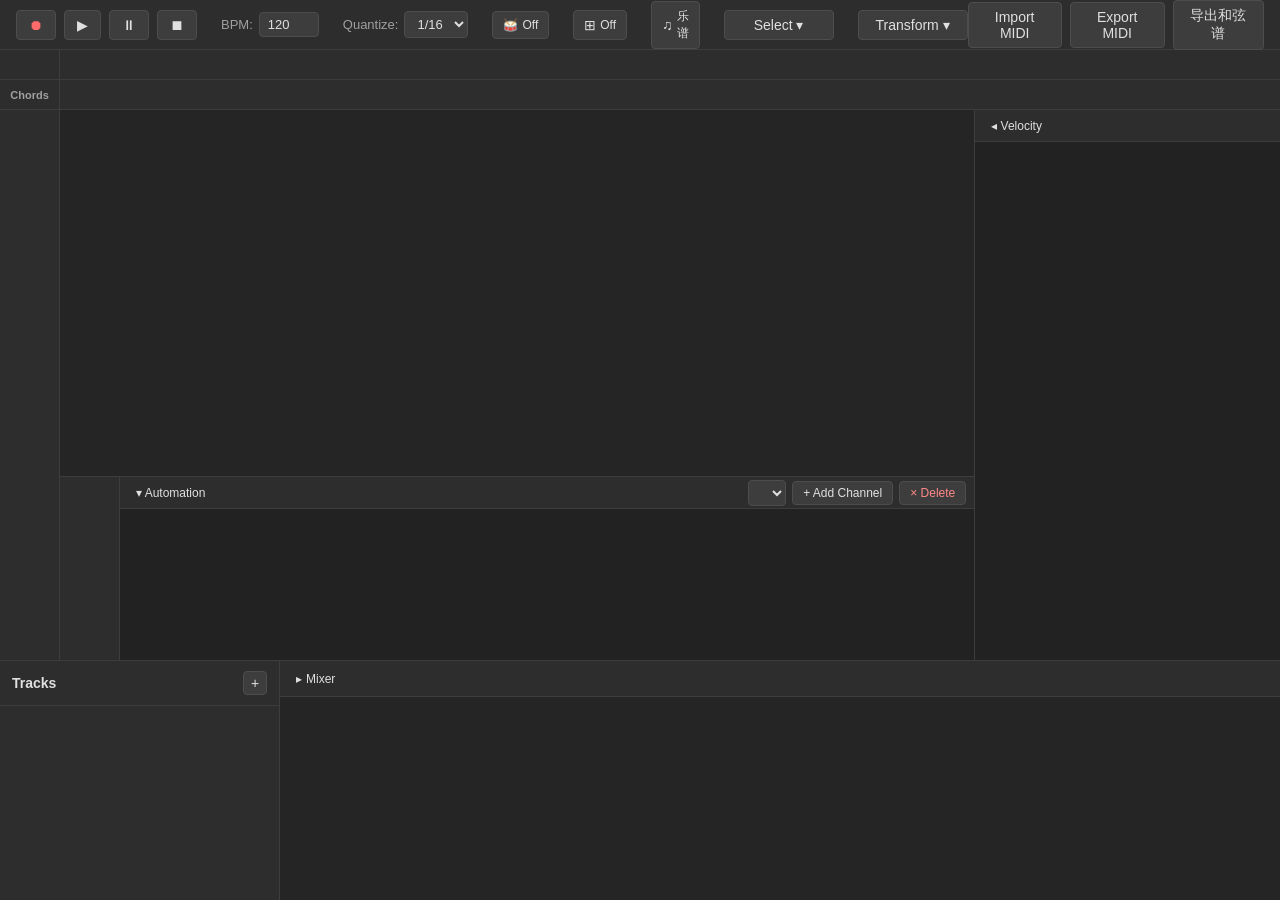
==== commit 2e09e2ed: ".4280811238202154:250ea2be8cf422c8c23fef248f1e2729_6a24d71e7bb8564e6d365799.6a24d7207bb8564e6d36579b" ====
--- a/index.html
+++ b/index.html
@@ -39,6 +39,12 @@
                         <span class="snap-state">Off</span>
                     </button>
                 </div>
+                <div class="sheet-music-control">
+                    <button id="sheetMusicBtn" class="toolbar-btn sheet-music-btn" title="Toggle Sheet Music View">
+                        <span class="sheet-music-icon">♫</span>
+                        <span class="sheet-music-state">乐谱</span>
+                    </button>
+                </div>
                 <div class="dropdown-control">
                     <button id="selectBtn" class="toolbar-btn dropdown-btn">
                         Select ▾
@@ -71,14 +77,18 @@
         <div class="main-content">
             <div class="piano-roll-container">
                 <div class="top-spacer"></div>
-                <div class="chord-label-spacer">Chords</div>
-                <div class="piano-keyboard" id="pianoKeyboard"></div>
                 <div class="ruler-container" id="rulerContainer">
                     <canvas id="rulerCanvas"></canvas>
                 </div>
+                <div class="sheet-music-spacer">Staff</div>
+                <div class="sheet-music-container" id="sheetMusicContainer">
+                    <canvas id="sheetMusicCanvas"></canvas>
+                </div>
+                <div class="chord-label-spacer">Chords</div>
                 <div class="chord-track-container" id="chordTrackContainer">
                     <canvas id="chordTrackCanvas"></canvas>
                 </div>
+                <div class="piano-keyboard" id="pianoKeyboard"></div>
                 <div class="grid-area">
                     <div class="grid-main-area">
                         <div class="grid-container" id="gridContainer">
--- a/styles.css
+++ b/styles.css
@@ -128,6 +128,31 @@
 
 .snap-control {
     margin-left: 16px;
+}
+
+.sheet-music-control {
+    margin-left: 16px;
+}
+
+.sheet-music-btn {
+    display: flex;
+    align-items: center;
+    gap: 4px;
+    padding: 6px 10px;
+}
+
+.sheet-music-btn.active {
+    background-color: #9b59b6;
+    border-color: #9b59b6;
+    color: #fff;
+}
+
+.sheet-music-icon {
+    font-size: 14px;
+}
+
+.sheet-music-state {
+    font-size: 12px;
 }
 
 .snap-btn {
@@ -181,12 +206,52 @@
     flex: 1;
     display: grid;
     grid-template-columns: 60px 1fr;
-    grid-template-rows: 30px 30px 1fr;
+    grid-template-rows: 30px 0px 30px 1fr;
     grid-template-areas:
         "spacer ruler"
+        "sheet-music-label sheet-music"
         "chord-label chord-track"
         "keyboard grid";
     overflow: hidden;
+}
+
+.sheet-music-spacer {
+    grid-area: sheet-music-label;
+    background-color: #2d2d2d;
+    border-right: 1px solid #3d3d3d;
+    border-bottom: 1px solid #3d3d3d;
+    display: none;
+    align-items: center;
+    justify-content: center;
+    font-size: 11px;
+    font-weight: 600;
+    color: #a0a0a0;
+    writing-mode: vertical-rl;
+    text-orientation: mixed;
+}
+
+.sheet-music-container {
+    grid-area: sheet-music;
+    background-color: #f5f0e6;
+    border-bottom: 1px solid #3d3d3d;
+    overflow: hidden;
+    position: relative;
+    transition: height 0.3s ease;
+    height: 0;
+}
+
+.sheet-music-container.visible {
+    height: 150px;
+}
+
+.sheet-music-container.collapsed {
+    height: 0 !important;
+    overflow: hidden;
+    border-bottom: none;
+}
+
+#sheetMusicCanvas {
+    display: block;
 }
 
 .chord-label-spacer {
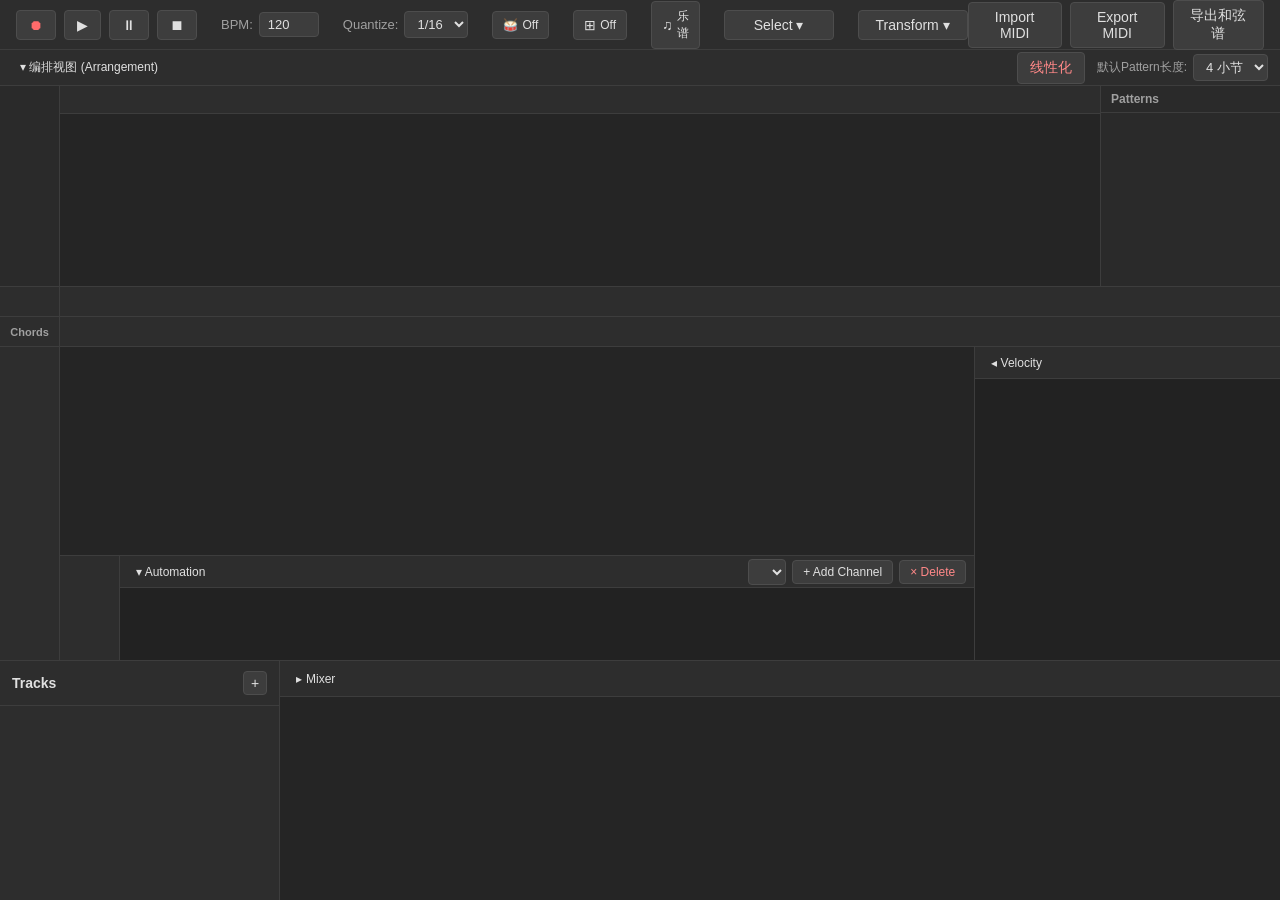
==== commit bbc82289: ".4280811238202154:6850be31541957f5ff4f1a42e9b2e86a_6a2c1261449a7a05c9ce706d.6a2c1263449a7a05c9ce706f" ====
--- a/index.html
+++ b/index.html
@@ -71,6 +71,43 @@
                 <button id="importMidiBtn" class="toolbar-btn">Import MIDI</button>
                 <button id="exportMidiBtn" class="toolbar-btn">Export MIDI</button>
                 <button id="exportChordBtn" class="toolbar-btn">导出和弦谱</button>
+            </div>
+        </div>
+
+        <div class="arrangement-panel" id="arrangementPanel">
+            <div class="arrangement-toolbar">
+                <button id="arrangementToggleBtn" class="automation-toggle-btn" title="Toggle Arrangement View">
+                    <span class="btn-arrow">▾</span> 编排视图 (Arrangement)
+                </button>
+                <div class="arrangement-controls">
+                    <button id="linearizeBtn" class="toolbar-btn danger" title="将编排展开为普通音符序列（不可逆）">线性化</button>
+                    <div class="pattern-length-control">
+                        <label for="patternLengthSelect">默认Pattern长度:</label>
+                        <select id="patternLengthSelect" class="quantize-select">
+                            <option value="4">1 小节</option>
+                            <option value="8">2 小节</option>
+                            <option value="16" selected>4 小节</option>
+                            <option value="32">8 小节</option>
+                        </select>
+                    </div>
+                </div>
+            </div>
+            <div class="arrangement-content" id="arrangementContent">
+                <div class="arrangement-track-labels" id="arrangementTrackLabels"></div>
+                <div class="arrangement-grid-container" id="arrangementGridContainer">
+                    <div class="arrangement-ruler" id="arrangementRuler">
+                        <canvas id="arrangementRulerCanvas"></canvas>
+                    </div>
+                    <div class="arrangement-grid" id="arrangementGrid">
+                        <canvas id="arrangementGridCanvas"></canvas>
+                    </div>
+                </div>
+                <div class="pattern-library" id="patternLibrary">
+                    <div class="pattern-library-header">
+                        <span>Patterns</span>
+                    </div>
+                    <div class="pattern-library-list" id="patternLibraryList"></div>
+                </div>
             </div>
         </div>
 
@@ -147,7 +184,84 @@
         <div class="menu-item" data-action="velocity">Set Velocity...</div>
         <div class="menu-item" data-action="copy">Copy</div>
         <div class="menu-item" data-action="paste">Paste</div>
+        <div class="menu-item" data-action="createPattern">创建 Pattern...</div>
         <div class="menu-item" data-action="delete">Delete</div>
+    </div>
+
+    <div id="patternContextMenu" class="context-menu">
+        <div class="menu-item" data-pattern-action="edit">编辑 Pattern</div>
+        <div class="menu-item" data-pattern-action="loopCount">设置循环次数...</div>
+        <div class="menu-item" data-pattern-action="gapBeats">设置过渡空拍...</div>
+        <div class="menu-item" data-pattern-action="duplicate">复制 Pattern</div>
+        <div class="menu-item" data-pattern-action="remove">从编排移除</div>
+        <div class="menu-item" data-pattern-action="delete">删除 Pattern（所有引用）</div>
+    </div>
+
+    <div id="createPatternDialog" class="dialog">
+        <div class="dialog-content">
+            <h3>创建 Pattern</h3>
+            <div class="range-inputs">
+                <div class="range-input">
+                    <label for="patternName">名称:</label>
+                    <input type="text" id="patternName" value="Pattern">
+                </div>
+            </div>
+            <div class="range-inputs">
+                <div class="range-input">
+                    <label for="patternBars">长度(小节):</label>
+                    <input type="number" id="patternBars" min="1" max="8" value="4">
+                </div>
+            </div>
+            <p class="dialog-hint">选区内容将被提取为Pattern，原位置变为对该Pattern的引用</p>
+            <div class="dialog-buttons">
+                <button id="createPatternCancel">取消</button>
+                <button id="createPatternOk">创建</button>
+            </div>
+        </div>
+    </div>
+
+    <div id="patternLoopDialog" class="dialog">
+        <div class="dialog-content">
+            <h3>设置循环次数</h3>
+            <div class="range-inputs">
+                <div class="range-input">
+                    <label for="patternLoopCount">循环次数:</label>
+                    <input type="number" id="patternLoopCount" min="1" max="16" value="1">
+                </div>
+            </div>
+            <div class="dialog-buttons">
+                <button id="patternLoopCancel">取消</button>
+                <button id="patternLoopOk">确定</button>
+            </div>
+        </div>
+    </div>
+
+    <div id="patternGapDialog" class="dialog">
+        <div class="dialog-content">
+            <h3>设置过渡空拍</h3>
+            <div class="range-inputs">
+                <div class="range-input">
+                    <label for="patternGapBeats">静默拍数:</label>
+                    <input type="number" id="patternGapBeats" min="0" max="4" value="0">
+                </div>
+            </div>
+            <p class="dialog-hint">Pattern播放完毕后添加的静默间隔</p>
+            <div class="dialog-buttons">
+                <button id="patternGapCancel">取消</button>
+                <button id="patternGapOk">确定</button>
+            </div>
+        </div>
+    </div>
+
+    <div id="linearizeDialog" class="dialog">
+        <div class="dialog-content">
+            <h3>线性化编排</h3>
+            <p class="dialog-hint">这将把当前编排展开为普通音符序列写回各轨道。<br><strong>此操作不可逆！</strong>所有Pattern引用将被替换为实际音符，编排将被清空。</p>
+            <div class="dialog-buttons">
+                <button id="linearizeCancel">取消</button>
+                <button id="linearizeOk" class="danger-btn">确认线性化</button>
+            </div>
+        </div>
     </div>
 
     <div id="interpolationMenu" class="context-menu">
@@ -264,6 +378,11 @@
 
     <input type="file" id="midiFileInput" accept=".mid,.midi" style="display:none">
 
+    <div id="patternEditModeIndicator" class="pattern-edit-mode-indicator">
+        正在编辑 Pattern: <span class="pattern-edit-name" id="patternEditName"></span>
+        <span class="esc-hint">按 Esc 返回全局视图</span>
+    </div>
+
     <script src="app.js"></script>
 </body>
 </html>
--- a/styles.css
+++ b/styles.css
@@ -1321,3 +1321,335 @@
 .dialog-buttons #pitchSelectNoneBtn:hover {
     background-color: #4d4d4d;
 }
+
+.arrangement-panel {
+    display: flex;
+    flex-direction: column;
+    background-color: #2d2d2d;
+    border-bottom: 1px solid #3d3d3d;
+    transition: height 0.3s ease;
+    overflow: hidden;
+}
+
+.arrangement-panel.collapsed .arrangement-content {
+    display: none;
+}
+
+.arrangement-toolbar {
+    display: flex;
+    align-items: center;
+    justify-content: space-between;
+    padding: 4px 12px;
+    background-color: #2d2d2d;
+    border-bottom: 1px solid #3d3d3d;
+    height: 36px;
+    flex-shrink: 0;
+}
+
+.arrangement-controls {
+    display: flex;
+    align-items: center;
+    gap: 12px;
+}
+
+.pattern-length-control {
+    display: flex;
+    align-items: center;
+    gap: 6px;
+}
+
+.pattern-length-control label {
+    font-size: 12px;
+    color: #a0a0a0;
+}
+
+.toolbar-btn.danger {
+    color: #ff8888;
+}
+
+.toolbar-btn.danger:hover {
+    background-color: #4a3030;
+}
+
+.danger-btn {
+    background-color: #ff4444 !important;
+    color: white !important;
+}
+
+.danger-btn:hover {
+    background-color: #ff3333 !important;
+}
+
+.arrangement-content {
+    display: flex;
+    height: 200px;
+    overflow: hidden;
+}
+
+.arrangement-track-labels {
+    width: 60px;
+    flex-shrink: 0;
+    background-color: #2a2a2a;
+    border-right: 1px solid #3d3d3d;
+    overflow: hidden;
+    position: relative;
+}
+
+.arrangement-grid-container {
+    flex: 1;
+    display: flex;
+    flex-direction: column;
+    overflow: hidden;
+    min-width: 0;
+}
+
+.arrangement-ruler {
+    height: 28px;
+    flex-shrink: 0;
+    background-color: #2d2d2d;
+    border-bottom: 1px solid #3d3d3d;
+    overflow: hidden;
+    position: relative;
+}
+
+#arrangementRulerCanvas {
+    display: block;
+    cursor: pointer;
+}
+
+.arrangement-grid {
+    flex: 1;
+    overflow: auto;
+    background-color: #252525;
+    position: relative;
+}
+
+#arrangementGridCanvas {
+    display: block;
+    cursor: default;
+}
+
+.pattern-library {
+    width: 180px;
+    flex-shrink: 0;
+    background-color: #2a2a2a;
+    border-left: 1px solid #3d3d3d;
+    display: flex;
+    flex-direction: column;
+    overflow: hidden;
+}
+
+.pattern-library-header {
+    padding: 6px 10px;
+    border-bottom: 1px solid #3d3d3d;
+    font-size: 12px;
+    font-weight: 600;
+    color: #a0a0a0;
+}
+
+.pattern-library-list {
+    flex: 1;
+    overflow-y: auto;
+    padding: 6px;
+    display: flex;
+    flex-direction: column;
+    gap: 4px;
+}
+
+.pattern-library-item {
+    padding: 6px 10px;
+    background-color: #3d3d3d;
+    border: 2px solid transparent;
+    border-radius: 4px;
+    cursor: grab;
+    font-size: 12px;
+    display: flex;
+    align-items: center;
+    justify-content: space-between;
+    transition: all 0.15s;
+    user-select: none;
+}
+
+.pattern-library-item:hover {
+    background-color: #454545;
+    border-color: #4a9eff;
+}
+
+.pattern-library-item:active {
+    cursor: grabbing;
+}
+
+.pattern-library-item.dragging {
+    opacity: 0.5;
+}
+
+.pattern-library-item-color {
+    width: 10px;
+    height: 10px;
+    border-radius: 2px;
+}
+
+.pattern-library-item-info {
+    display: flex;
+    align-items: center;
+    gap: 6px;
+    overflow: hidden;
+}
+
+.pattern-library-item-name {
+    overflow: hidden;
+    text-overflow: ellipsis;
+    white-space: nowrap;
+}
+
+.pattern-library-item-bars {
+    font-size: 10px;
+    color: #888;
+}
+
+.arrangement-track-label {
+    position: absolute;
+    left: 0;
+    right: 0;
+    height: 40px;
+    display: flex;
+    align-items: center;
+    justify-content: center;
+    border-bottom: 1px solid #3d3d3d;
+    padding: 0 4px;
+    overflow: hidden;
+}
+
+.arrangement-track-label-color {
+    width: 3px;
+    height: 24px;
+    border-radius: 2px;
+    margin-right: 4px;
+    flex-shrink: 0;
+}
+
+.arrangement-track-label-name {
+    font-size: 10px;
+    overflow: hidden;
+    text-overflow: ellipsis;
+    white-space: nowrap;
+    color: #a0a0a0;
+}
+
+.pattern-block {
+    position: absolute;
+    border-radius: 4px;
+    cursor: pointer;
+    overflow: hidden;
+    border: 2px solid transparent;
+    transition: border-color 0.15s, box-shadow 0.15s;
+    user-select: none;
+}
+
+.pattern-block:hover {
+    border-color: #4a9eff;
+    box-shadow: 0 0 8px rgba(74, 158, 255, 0.4);
+}
+
+.pattern-block.selected {
+    border-color: #ffd93d;
+    box-shadow: 0 0 8px rgba(255, 217, 61, 0.4);
+}
+
+.pattern-block.editing {
+    border-color: #6bcb77;
+    box-shadow: 0 0 12px rgba(107, 203, 119, 0.6);
+}
+
+.pattern-block-header {
+    padding: 3px 6px;
+    font-size: 10px;
+    font-weight: 600;
+    display: flex;
+    align-items: center;
+    justify-content: space-between;
+    border-bottom: 1px solid rgba(0,0,0,0.3);
+}
+
+.pattern-block-name {
+    overflow: hidden;
+    text-overflow: ellipsis;
+    white-space: nowrap;
+}
+
+.pattern-block-loop-badge {
+    background-color: rgba(0,0,0,0.4);
+    padding: 1px 4px;
+    border-radius: 2px;
+    font-size: 9px;
+}
+
+.pattern-block-content {
+    position: absolute;
+    top: 20px;
+    left: 0;
+    right: 0;
+    bottom: 0;
+    overflow: hidden;
+}
+
+.pattern-block-note {
+    position: absolute;
+    border-radius: 1px;
+    opacity: 0.8;
+}
+
+.arrangement-empty-hint {
+    position: absolute;
+    top: 50%;
+    left: 50%;
+    transform: translate(-50%, -50%);
+    color: #555;
+    font-size: 13px;
+    pointer-events: none;
+}
+
+.pattern-edit-mode-indicator {
+    position: fixed;
+    top: 60px;
+    left: 50%;
+    transform: translateX(-50%);
+    background-color: #6bcb77;
+    color: #1a1a1a;
+    padding: 8px 20px;
+    border-radius: 6px;
+    font-size: 14px;
+    font-weight: 600;
+    z-index: 1500;
+    box-shadow: 0 4px 12px rgba(0,0,0,0.4);
+    display: none;
+}
+
+.pattern-edit-mode-indicator.show {
+    display: block;
+}
+
+.pattern-edit-mode-indicator .pattern-edit-name {
+    font-weight: 700;
+}
+
+.pattern-edit-mode-indicator .esc-hint {
+    margin-left: 12px;
+    font-size: 11px;
+    opacity: 0.8;
+}
+
+.dialog-content input[type="text"] {
+    flex: 1;
+    padding: 6px 8px;
+    background-color: #2d2d2d;
+    border: 1px solid #4d4d4d;
+    border-radius: 4px;
+    color: #e0e0e0;
+    font-size: 13px;
+}
+
+.dialog-content input[type="text"]:focus {
+    outline: none;
+    border-color: #4a9eff;
+}
